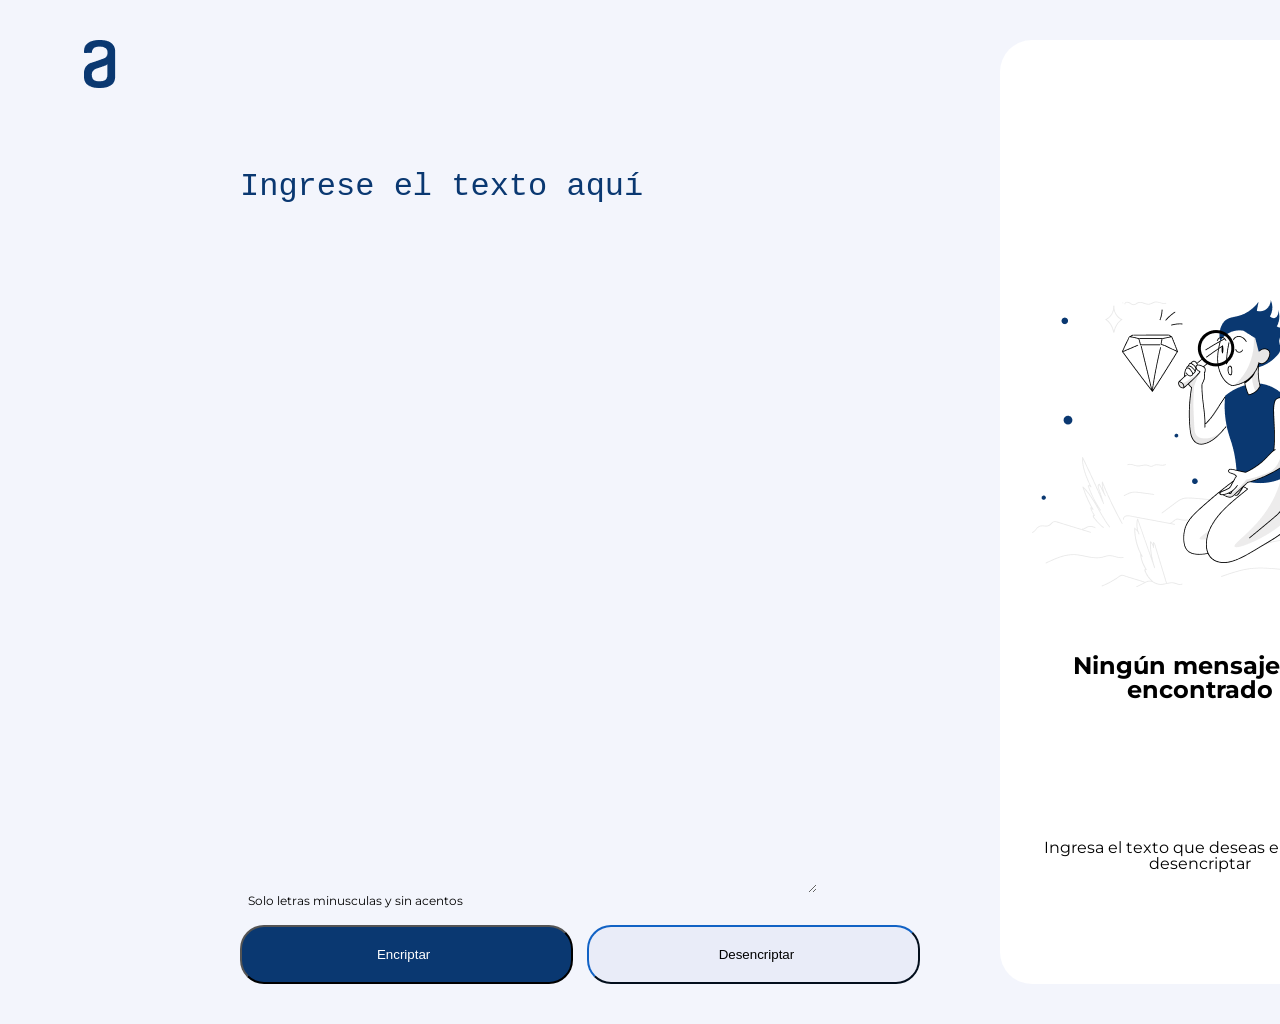
==== Sprint_01/index.html @ 1d79f88a "first commit" ====
<!DOCTYPE html>
<html lang = "es">
    <head>
        <meta charset="UTF-8">
        <meta name="viewpoint" content="width-device-width">
        <title>Encriptador - Alura</title>
        <link rel="stylesheet" href="reset.css">
        <link rel="stylesheet" href="style.css">
        <link href="https://fonts.googleapis.com/css2?family=Inter:wght@300&family=Montserrat:wght@300&display=swap" rel="stylesheet">
        <style>
            @import url('https://fonts.googleapis.com/css2?family=Inter:wght@300&family=Montserrat:wght@300&display=swap');
        </style>
        <iconify-icon icon="bi:exclamation-circle-fill"></iconify-icon>

    </head>
    <body>
        <header>
           <img class ="logo" src="imagenes/Logo.png" alt="logo de Alura"> 
        </header>
        <main>
           
            <div class = "ingresotexto">
                <textarea  id="textoingresado" placeholder="Ingrese el texto aquí" contenteditable="true" required></textarea>
                <p id = "limitaciones"><span class="bi bi-exclamation-circle"></span>Solo letras minusculas y sin acentos</p>
                <div class = "botones">
                    <button id = "encriptar" onclick="encriptar()">Encriptar</button>
                    <button id = "desencriptar"onclick="desencriptar()">Desencriptar</button>
                </div>
                
            </div>
            <div class = "muestrotexto">
                <textarea  id="textocifrado"  contenteditable="false" readonly></textarea>

                <div id = "mensajeinicial">
                    <img id ="doll" src="imagenes/Muñeco.png" alt="muñeco"> 
                    <p id="leyenda1">Ningún mensaje fue encontrado</p>
                    <p id="leyenda2">Ingresa el texto que deseas encriptar o desencriptar</p>
                </div>
                <button id= btncopiar onclick="copiarTexto()"> copiar</button>
            </div>
        </main>
        <footer>

        </footer>
        <script>
           
            const claves = ["ai", "enter", "imes", "ober", "ufat"];
            const vocales = ["a","e","i","o","u"];
            let textoCifrado = document.getElementById("textocifrado");
            let botonCopiar = document.getElementById("btncopiar");
            var textoIngresado = document.getElementById("textoingresado");
            var iconos = document.getElementById("mensajeinicial");
            
            
            textoCifrado.style.display = "none";
            botonCopiar.style.display = "none";
            textoIngresado.focus();

            function validarTexto(){
                var mensaje = textoIngresado.value;
                var textoValido = false;
                limpiarIconosVentana();
                if (/^[a-z\s]+$/.test(mensaje)){ 
                   textoValido = true;
                }else{
                    if(mensaje == ""){
                        mostrarIconosVentana();
                    }
                    
                }
                if(!textoValido){
                    mostrarAdvertencia("¡Oh no! Ha ocurrido un problema. El texto ingresado no debe contener mayúsculas ni acentos.");
                }
                return textoValido;

            }
            function encriptar(){

                if (validarTexto()){
                    encriptarMensaje(textoIngresado.value);
                }
                textoIngresado.value = "";
                
            }
            function desencriptar(){
                 if (validarTexto()){
                    desencriptarMensaje(textoIngresado.value);
                }
                textoIngresado.value = "";
            }
            function mostrarAdvertencia(mensaje){
                textoCifrado.textContent = mensaje;

            }
            function mostrarIconosVentana(){
                iconos.style.display = "block";
                textoCifrado.style.display = "none";
                
              
            }
            function limpiarIconosVentana() {
                iconos.style.display = "none";
                textoCifrado.style.display = "block";
                botonCopiar.style.display = "block";
              
            }
  
            function encriptarMensaje(mensaje){
                var mensajeEncriptado = "";
                var encontrado = false;
                for(var i = 0; i < mensaje.length; i++){
                    
                    for(var j = 0; j < vocales.length; j++){
                        if(mensaje[i] == vocales[j]){
                            mensajeEncriptado = mensajeEncriptado + claves[j];
                            encontrado = true;
                            break;
                        }
                    }
                    if(!encontrado){
                        mensajeEncriptado = mensajeEncriptado + mensaje[i];
                    } 
                    encontrado = false; 
                }
                
                mostrarMensaje(mensajeEncriptado);
                
            }
            function desencriptarMensaje(mensaje){
                var mensajeDesencriptado = mensaje;
               
                claves.forEach((clave,i)=> {
                    mensajeDesencriptado = mensajeDesencriptado.replaceAll(clave,vocales[i])
                })

               
                mostrarMensaje(mensajeDesencriptado);
                

            }
            
            function mostrarMensaje(mensaje){
                var parrafo = document.getElementById("textocifrado");
                textoCifrado.textContent = mensaje;
                
            }
            function copiarTexto(){
                textoCifrado.select();
                document.execCommand("copy");
            }
        </script>
            
    </body>
</html>
---- Sprint_01/style.css ----
html , body{
    min-height: 100%;
}
.logo {
    position: absolute;
    top: 40px;
    left: 40px;
    width: 120px;
    height: 48px;
}
main{
    display: flex;    
    position: relative;
    width: 1360px;
    height: 944px;
    margin: 40px;
    justify-content: space-between;
    

}
body{
    font-family: 'Inter', sans-serif;
    font-family: 'Montserrat', sans-serif;
    background: #F3F5FC;
    
    
}
.ingresotexto { /* div de ingreso de texto cifrado-descifrado*/
    margin-top: 128px;
    margin-left: 200px;
    display: flex;
    flex-direction: column;
    justify-content: space-between;

}
#textoingresado{ /*textarea de texto ingresado*/
    width: 577px;
    height: 100%;
    font-size: 32px;
    font-weight: 400;
    padding: 0 0;
    border: none;
    outline: none;
    color: #0A3871;
    background: #F3F5FC;
    overflow: auto;
    
}
.ingresotexto ::placeholder{
    color: #0A3871;
    
    
}


#limitaciones{
    display: flex;
    flex-direction: row;
    align-items: center;
    gap: 8px;
    position: relative;
    width: 255px;
    height: 18px;
    font-size: 12px;
    padding: 0 0 16px;    
    color: #000;

}
#limitaciones ::before{
    content:  url('https://api.iconify.design/bi/exclamation-circle-fill.svg');
}

.botones {
    display: flex;
    justify-content: space-between;
    position: relative;
    width: 680px;
    height: 67px;
   
}

#encriptar {
    color: #FFFFFF;
    background-color: #0A3871;
    width: 49%;
    height: 100%;
    border-radius: 24px;
    padding-right: 12px;
}
#desencriptar {
    background-color: #E9ECF8;
    border-color: #0A3871;
    width: 49%;
    height: 100%;
    border-radius: 24px;
    padding-left: 12px;
}

.muestrotexto { /*div de salida de texto cifrado-descifrado*/
    width: 400px;
    height: 944px;
    border-radius: 32px;
    background: #fff;
    position: relative;
    display: table-column;
    justify-content: space-between;
    margin-left: 1000;
    
}

.muestrotexto #textocifrado{ /*textarea de texto mostrado*/
    width: 300px;
    height: 80%;
    font-size: 32px;
    margin: 50px;
    border: none;
    outline: none;
    position: relative;
    
    
}

#doll {
    width: 336px;
    height: 304px;
    position: relative;
    padding: 243px 32px 32px;
    
    
    
}
#leyenda1{
    width: 336px;
    height: 122px;
    position: relative;
    text-align: center;
    font-size: 24px;
    font-weight: bold;
    padding: 32px;
}
#leyenda2{
    width: 336px;
    height: 122px;
    position: relative;
    text-align: center;
    font-size: 16px;
    padding: 32px;
}
#btncopiar{
    position: relative;
    text-align: center;
    background-color: #E9ECF8;
    border-color: #0A3871;
    width: 90%;
    height: 59px;
    border-radius: 24px;
    padding-right: 12px;
    
    margin: 19% 5% 0;
    

}

@media screen and (max-width:576px){  /*dispositivo movil*/
    header{
        height: 25%;
    }
    .logo {
        width: 32px;
        height: 48px;
        width: 20%;
        
    }
    main{
        display: inline-block;
        width: 100%;
        margin-top: 24px;
        margin-left: 1em;
        
    
    }

    .ingresotexto { /* div de ingreso de texto cifrado-descifrado*/
        
        width: 100%;
        height: 70%;
        margin-left: 1em;
    
    }
    #textoingresado{ /*textarea de texto ingresado*/
        width: 100%;
        height: 70%;
        padding-left: 0.5em;
        
    }  
    #limitaciones{
        padding-left: 0.5em;
    }
    
    .botones {
        display: inline-block;
        width: 100%;
        height: 30%;
       
    }
    
    #encriptar {
        width: 90%;
        height: 40%;
        margin: 0.3em 0.3em 0.3em 0;
    }
    #desencriptar {
        width: 90%;
        height: 40%;
        margin: 0.3em 0.3em 0.3em 0;
    }
    
    .muestrotexto { /*div de salida de texto cifrado-descifrado*/
        width: 100%;
        height: 25%;
        margin-left: 16px;
        display: inline-block;
        margin: 1em;
        
    }
    
    .muestrotexto #textocifrado{ /*textarea de texto mostrado*/
        width: 300px;
        height: 80%;
        
        
    }
    
    #doll {
        display: none;        
    }
    #leyenda1{
        width: 80%;
        height: 122px;
    }
    #leyenda2{
        width: 80%;
        height: 122px;
    }
    #btncopiar{
        width: 90%;
        
    }
    

}
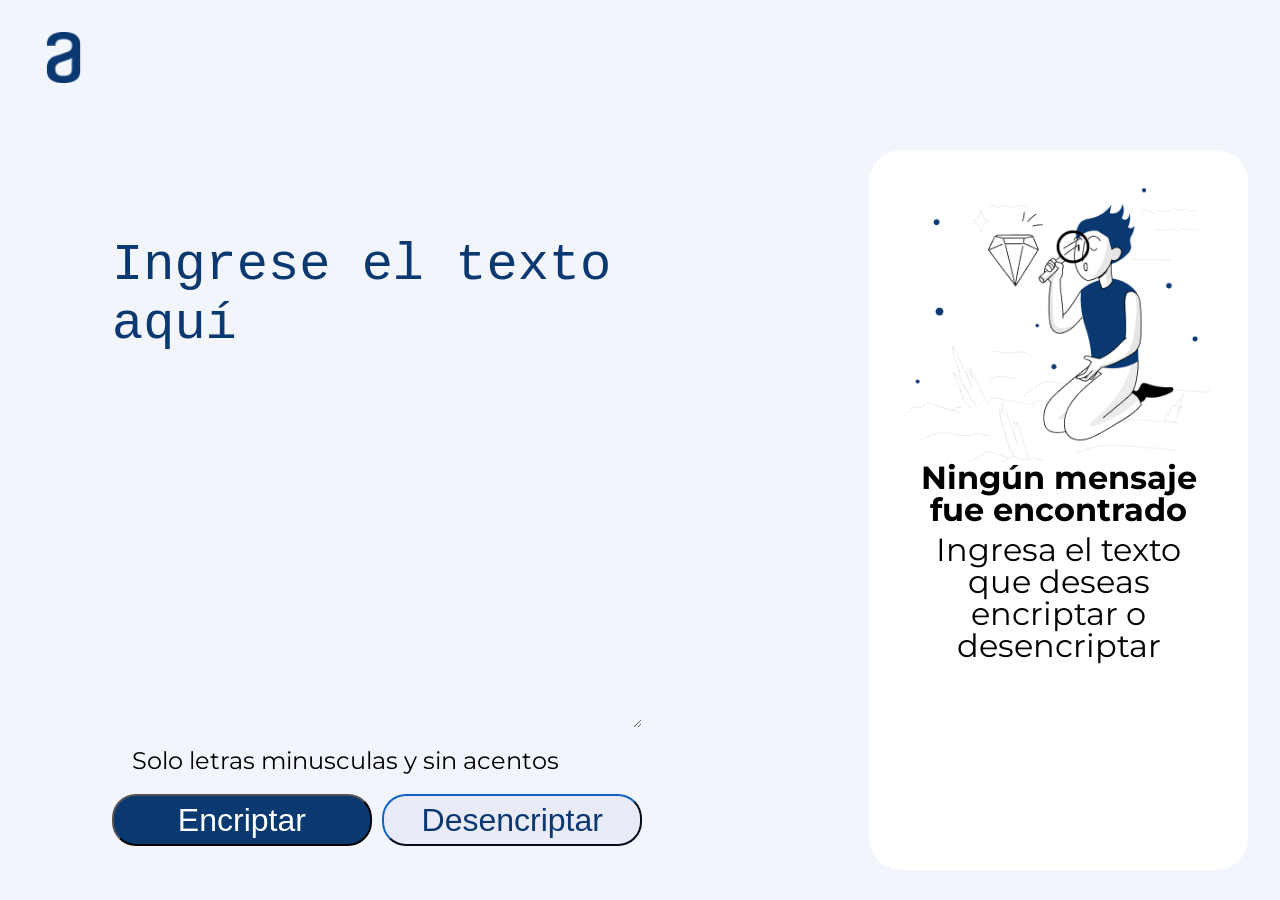
==== commit e05d0068: "Correccion de leyendas de mostrar mensaje fuera de marco en pantalla de 1440px" ====
--- a/Sprint_01/index.html
+++ b/Sprint_01/index.html
@@ -18,7 +18,6 @@
            <img class ="logo" src="imagenes/Logo.png" alt="logo de Alura"> 
         </header>
         <main>
-           
             <div class = "ingresotexto">
                 <textarea  id="textoingresado" placeholder="Ingrese el texto aquí" contenteditable="true" required></textarea>
                 <p id = "limitaciones"><span class="bi bi-exclamation-circle"></span>Solo letras minusculas y sin acentos</p>
@@ -39,9 +38,6 @@
                 <button id= btncopiar onclick="copiarTexto()"> copiar</button>
             </div>
         </main>
-        <footer>
-
-        </footer>
         <script>
            
             const claves = ["ai", "enter", "imes", "ober", "ufat"];
@@ -60,7 +56,7 @@
                 var mensaje = textoIngresado.value;
                 var textoValido = false;
                 limpiarIconosVentana();
-                if (/^[a-z\s]+$/.test(mensaje)){ 
+                if (/^[a-z \s .,:;]+$/.test(mensaje)){ 
                    textoValido = true;
                 }else{
                     if(mensaje == ""){
@@ -95,6 +91,7 @@
             function mostrarIconosVentana(){
                 iconos.style.display = "block";
                 textoCifrado.style.display = "none";
+                botonCopiar.style.display = "none";
                 
               
             }
--- a/Sprint_01/style.css
+++ b/Sprint_01/style.css
@@ -1,251 +1,251 @@
-html , body{
-    min-height: 100%;
-}
-.logo {
-    position: absolute;
-    top: 40px;
-    left: 40px;
-    width: 120px;
-    height: 48px;
-}
-main{
-    display: flex;    
-    position: relative;
-    width: 1360px;
-    height: 944px;
-    margin: 40px;
-    justify-content: space-between;
-    
-
-}
-body{
-    font-family: 'Inter', sans-serif;
-    font-family: 'Montserrat', sans-serif;
-    background: #F3F5FC;
-    
-    
-}
-.ingresotexto { /* div de ingreso de texto cifrado-descifrado*/
-    margin-top: 128px;
-    margin-left: 200px;
-    display: flex;
-    flex-direction: column;
-    justify-content: space-between;
-
-}
-#textoingresado{ /*textarea de texto ingresado*/
-    width: 577px;
-    height: 100%;
-    font-size: 32px;
-    font-weight: 400;
-    padding: 0 0;
-    border: none;
-    outline: none;
-    color: #0A3871;
-    background: #F3F5FC;
-    overflow: auto;
-    
-}
-.ingresotexto ::placeholder{
-    color: #0A3871;
-    
-    
-}
-
-
-#limitaciones{
-    display: flex;
-    flex-direction: row;
-    align-items: center;
-    gap: 8px;
-    position: relative;
-    width: 255px;
-    height: 18px;
-    font-size: 12px;
-    padding: 0 0 16px;    
-    color: #000;
-
-}
-#limitaciones ::before{
-    content:  url('https://api.iconify.design/bi/exclamation-circle-fill.svg');
-}
-
-.botones {
-    display: flex;
-    justify-content: space-between;
-    position: relative;
-    width: 680px;
-    height: 67px;
-   
-}
-
-#encriptar {
-    color: #FFFFFF;
-    background-color: #0A3871;
-    width: 49%;
-    height: 100%;
-    border-radius: 24px;
-    padding-right: 12px;
-}
-#desencriptar {
-    background-color: #E9ECF8;
-    border-color: #0A3871;
-    width: 49%;
-    height: 100%;
-    border-radius: 24px;
-    padding-left: 12px;
-}
-
-.muestrotexto { /*div de salida de texto cifrado-descifrado*/
-    width: 400px;
-    height: 944px;
-    border-radius: 32px;
-    background: #fff;
-    position: relative;
-    display: table-column;
-    justify-content: space-between;
-    margin-left: 1000;
-    
-}
-
-.muestrotexto #textocifrado{ /*textarea de texto mostrado*/
-    width: 300px;
-    height: 80%;
-    font-size: 32px;
-    margin: 50px;
-    border: none;
-    outline: none;
-    position: relative;
-    
-    
-}
-
-#doll {
-    width: 336px;
-    height: 304px;
-    position: relative;
-    padding: 243px 32px 32px;
-    
-    
-    
-}
-#leyenda1{
-    width: 336px;
-    height: 122px;
-    position: relative;
-    text-align: center;
-    font-size: 24px;
-    font-weight: bold;
-    padding: 32px;
-}
-#leyenda2{
-    width: 336px;
-    height: 122px;
-    position: relative;
-    text-align: center;
-    font-size: 16px;
-    padding: 32px;
-}
-#btncopiar{
-    position: relative;
-    text-align: center;
-    background-color: #E9ECF8;
-    border-color: #0A3871;
-    width: 90%;
-    height: 59px;
-    border-radius: 24px;
-    padding-right: 12px;
-    
-    margin: 19% 5% 0;
-    
-
-}
-
-@media screen and (max-width:576px){  /*dispositivo movil*/
-    header{
+
+  /*---------------------------------dispositivo movil-----------------------------------------------------------------*/
+    html , body{
+        min-height: 100%;
+    }
+    
+    .logo {
+        width: 25%;
         height: 25%;
-    }
-    .logo {
-        width: 32px;
-        height: 48px;
-        width: 20%;
-        
+        margin-top: 2em;        
     }
     main{
         display: inline-block;
+        position: absolute;
         width: 100%;
+        height: 85%;
         margin-top: 24px;
-        margin-left: 1em;
-        
-    
-    }
-
+        margin-left: 1em;      
+    }
+    body{
+        font-family: 'Inter', sans-serif;
+        font-family: 'Montserrat', sans-serif;
+        background: #F3F5FC; 
+
+    }
     .ingresotexto { /* div de ingreso de texto cifrado-descifrado*/
         
         width: 100%;
         height: 70%;
         margin-left: 1em;
-    
+        display: inline-block;
+        
     }
     #textoingresado{ /*textarea de texto ingresado*/
-        width: 100%;
+        width: 90%;
         height: 70%;
         padding-left: 0.5em;
+        font-size: 4em;
+        font-weight: 400;
+        padding: 5% 0;
+        border: none;
+        outline: none;
+        color: #0A3871;
+        background: #F3F5FC;
+        overflow: auto;
         
     }  
+    .ingresotexto ::placeholder{
+        color: #0A3871;
+    }
     #limitaciones{
         padding-left: 0.5em;
-    }
-    
+        display: flex;
+        flex-direction: row;
+        align-items: center;
+        gap: 8px;
+        position: relative;
+        width: 70%;
+        height: 8%;
+        font-size: 1.5em;   
+        color: #000;
+
+    }
+    #limitaciones ::before{
+        content:  url('https://api.iconify.design/bi/exclamation-circle-fill.svg');
+    }
     .botones {
-        display: inline-block;
-        width: 100%;
-        height: 30%;
-       
-    }
-    
-    #encriptar {
-        width: 90%;
-        height: 40%;
-        margin: 0.3em 0.3em 0.3em 0;
-    }
-    #desencriptar {
-        width: 90%;
-        height: 40%;
-        margin: 0.3em 0.3em 0.3em 0;
-    }
-    
-    .muestrotexto { /*div de salida de texto cifrado-descifrado*/
+        
         width: 100%;
         height: 25%;
-        margin-left: 16px;
-        display: inline-block;
-        margin: 1em;
-        
-    }
-    
-    .muestrotexto #textocifrado{ /*textarea de texto mostrado*/
-        width: 300px;
-        height: 80%;
-        
-        
-    }
-    
+        position: relative;
+           
+    }
+    #encriptar {
+        width: 90%;
+        height: 40%;
+        color: #FFFFFF;
+        background-color: #0A3871;
+        border-radius: 24px;
+        font-size: 2em; 
+
+    }
+    #desencriptar {
+        width: 90%;
+        height: 40%;
+        background-color: #E9ECF8;
+        border-color: #0A3871;
+        color: #0A3871;
+        border-radius: 24px;
+        font-size: 2em; 
+        
+        
+    }
+    .muestrotexto { /*div de salida de texto cifrado-descifrado*/
+        width: 95%;
+        height: 30%;
+        display: inline-block;
+        margin: 2em 2em 0 0;
+        border-radius: 32px;
+        background: #fff;
+        position: relative;
+
+    }
+    #textocifrado{ /*textarea de texto mostrado*/
+        width: 90%;
+        height: 90%;
+        margin: 5%;
+        font-size: 3em;
+        border: none;
+        outline: none;
+        position: relative;
+
+        
+    }
     #doll {
-        display: none;        
+        display: none;       
     }
     #leyenda1{
         width: 80%;
-        height: 122px;
+        height: 20%;
+        position: relative;
+        text-align: center;
+        font-size: 2em;
+        font-weight: bold;
+        padding: 5% 10% 0;
+
+
     }
     #leyenda2{
         width: 80%;
-        height: 122px;
+        height: 20%;
+        position: relative;
+        text-align: center;
+        font-size: 2em;
+        padding: 10% 10% 0;
+
     }
     #btncopiar{
         width: 90%;
-        
-    }
-    
-
+        margin: 5%;
+        position: relative;
+        text-align: center;
+        background-color: #E9ECF8;
+        border-color: #0A3871;
+        color: #0A3871;
+        height: 20%;
+        border-radius: 24px;
+        padding-right: 12px;
+        font-size: 2em;
+    }
+
+    /*------------------------------------------TABLET----------------------------------------------------------------**/
+@media only screen and (min-width: 600px){
+    main{
+        display: inline-block;
+    }
+    .ingresotexto{
+        justify-content: space-between;
+    }
+    .botones { 
+        width: 95%;
+        height: 10%;
+    }
+    #encriptar {
+        width: 49%;
+        height: 100%;
+       
+    }
+    #desencriptar {
+        width: 49%;
+        height: 100%;
+       
+    }
+}
+/**--------------------------------------------DESKTOP-----------------------------------------------------------------**/
+@media only screen and (min-width: 1200px){
+    
+    .logo {
+        width: 10%;
+        height: 10%;
+    }
+    main{
+        display: flex;    
+        height: 80%;
+        margin: 2em;
+        justify-content: space-between;
+
+    }
+    .ingresotexto { /**div de ingreso texto**/
+        margin-top: 5em;
+        margin-left: 5em;
+        width: 60%;
+        height: 90%;
+        display: flex;
+        flex-direction: column;
+    
+    }
+    #textoingresado{
+        width: 70%;
+        display: inline-block;
+    }
+    .botones {
+        display: inline-flex;
+        justify-content: space-between;
+        width: 70%;
+        height: 8%;
+       
+    }
+    #encriptar {
+        width: 49%;
+        height: 100%;
+    }
+    #desencriptar {
+        width: 49%;
+        height: 100%;
+       
+    }
+    .muestrotexto { /**div de muestro texto**/
+        width: 30%;
+        height: 100%;
+        border-radius: 32px;
+        display: table-column;
+        justify-content: space-between;
+        margin-right: 5%;
+        
+    }
+    #textocifrado{ 
+        height: 80%;
+        
+    }
+    #doll {
+        display: block;
+        width: 80%;
+        height: 5%;
+        position: relative;
+        padding: 10% 10% 0;
+        
+    }
+    #leyenda1{
+        height: 5%;
+        padding: 0 10%;
+    }
+    #leyenda2{
+        padding: 2% 10% 0;
+        height: 5%;
+    }
+    #btncopiar{
+        height: 7%;
+    }
+    
 }
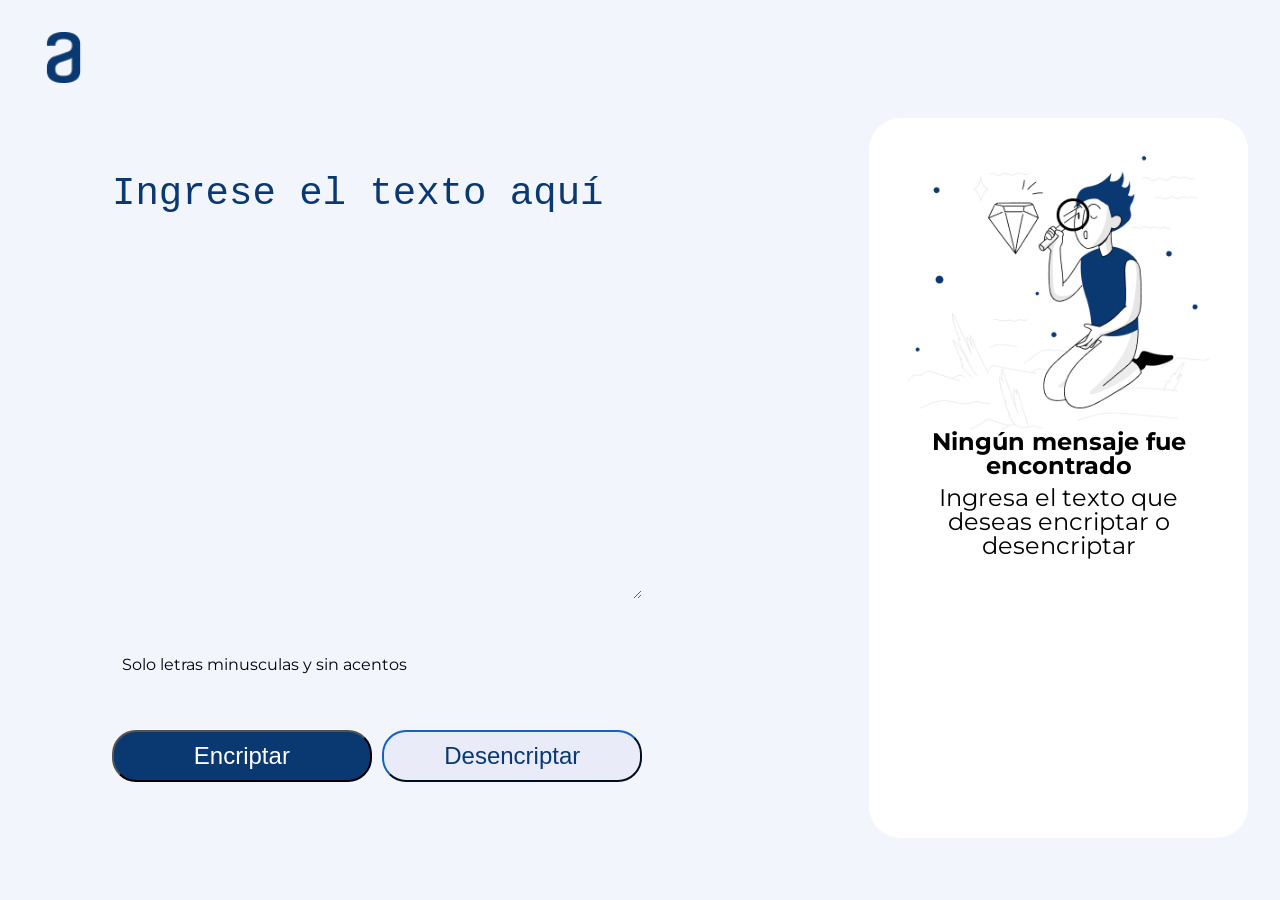
==== commit 548ac2fd: "arreglando margin de div mostrar texto" ====
--- a/Sprint_01/index.html
+++ b/Sprint_01/index.html
@@ -7,7 +7,8 @@
         <link rel="stylesheet" href="reset.css">
         <link rel="stylesheet" href="style.css">
         <link href="https://fonts.googleapis.com/css2?family=Inter:wght@300&family=Montserrat:wght@300&display=swap" rel="stylesheet">
-        <style>
+        <link rel="stylesheet" href="https://cdnjs.cloudflare.com/ajax/libs/font-awesome/4.7.0/css/font-awesome.min.css">
+       <style>
             @import url('https://fonts.googleapis.com/css2?family=Inter:wght@300&family=Montserrat:wght@300&display=swap');
         </style>
         <iconify-icon icon="bi:exclamation-circle-fill"></iconify-icon>
@@ -38,6 +39,7 @@
                 <button id= btncopiar onclick="copiarTexto()"> copiar</button>
             </div>
         </main>
+        
         <script>
            
             const claves = ["ai", "enter", "imes", "ober", "ufat"];
--- a/Sprint_01/style.css
+++ b/Sprint_01/style.css
@@ -33,9 +33,9 @@
     }
     #textoingresado{ /*textarea de texto ingresado*/
         width: 90%;
-        height: 70%;
+        height: 60%;
         padding-left: 0.5em;
-        font-size: 4em;
+        font-size: 3em;
         font-weight: 400;
         padding: 5% 0;
         border: none;
@@ -53,11 +53,11 @@
         display: flex;
         flex-direction: row;
         align-items: center;
-        gap: 8px;
+        gap: 0.1em;
         position: relative;
         width: 70%;
         height: 8%;
-        font-size: 1.5em;   
+        font-size: 1em;   
         color: #000;
 
     }
@@ -77,7 +77,7 @@
         color: #FFFFFF;
         background-color: #0A3871;
         border-radius: 24px;
-        font-size: 2em; 
+        font-size: 1.5em; 
 
     }
     #desencriptar {
@@ -87,7 +87,7 @@
         border-color: #0A3871;
         color: #0A3871;
         border-radius: 24px;
-        font-size: 2em; 
+        font-size: 1.5em; 
         
         
     }
@@ -95,7 +95,7 @@
         width: 95%;
         height: 30%;
         display: inline-block;
-        margin: 2em 2em 0 0;
+        margin: 2em 2em 2em 0;
         border-radius: 32px;
         background: #fff;
         position: relative;
@@ -105,7 +105,7 @@
         width: 90%;
         height: 90%;
         margin: 5%;
-        font-size: 3em;
+        font-size: 2em;
         border: none;
         outline: none;
         position: relative;
@@ -120,7 +120,7 @@
         height: 20%;
         position: relative;
         text-align: center;
-        font-size: 2em;
+        font-size: 1.5em;
         font-weight: bold;
         padding: 5% 10% 0;
 
@@ -131,7 +131,7 @@
         height: 20%;
         position: relative;
         text-align: center;
-        font-size: 2em;
+        font-size: 1.5em;
         padding: 10% 10% 0;
 
     }
@@ -148,6 +148,7 @@
         padding-right: 12px;
         font-size: 2em;
     }
+    
 
     /*------------------------------------------TABLET----------------------------------------------------------------**/
 @media only screen and (min-width: 600px){
@@ -187,7 +188,7 @@
 
     }
     .ingresotexto { /**div de ingreso texto**/
-        margin-top: 5em;
+        margin-top: 1em;
         margin-left: 5em;
         width: 60%;
         height: 90%;
@@ -221,7 +222,8 @@
         border-radius: 32px;
         display: table-column;
         justify-content: space-between;
-        margin-right: 5%;
+        margin: 0 5% 5% 0;
+        
         
     }
     #textocifrado{ 
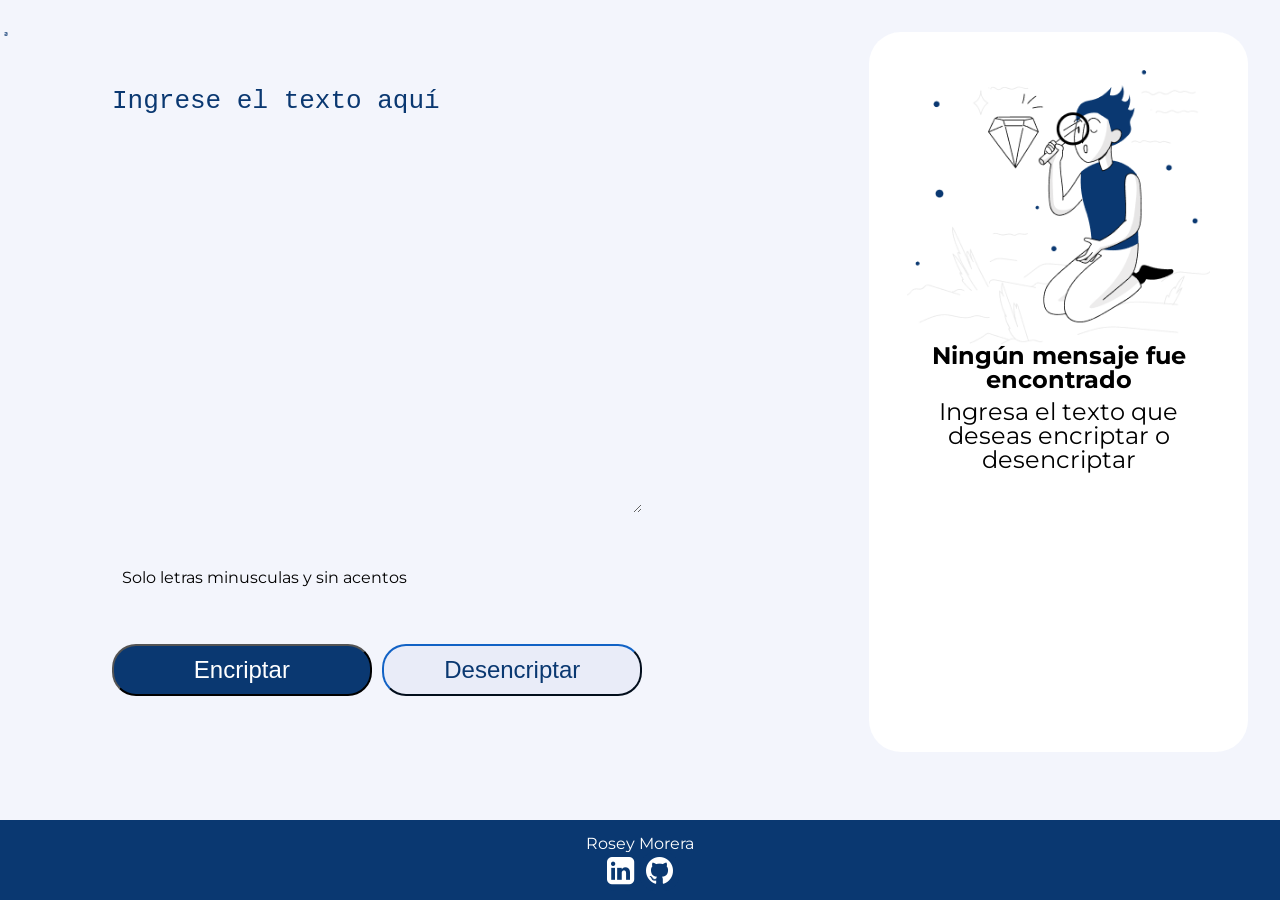
==== commit 419e023a: "agregando footer y links a iconos" ====
--- a/Sprint_01/index.html
+++ b/Sprint_01/index.html
@@ -39,7 +39,29 @@
                 <button id= btncopiar onclick="copiarTexto()"> copiar</button>
             </div>
         </main>
-        
+        <footer>
+            <p>
+                Rosey Morera
+            </p>
+            <ul>
+                <li>
+                    <button id="linkedinbtn" style="font-size:32px; color: white" >
+                        <a href="https://www.linkedin.com/in/rosey-morera-salguera-928954207" style ="color: white" target="_blank">
+                            <i class="fa fa-linkedin-square"></i>
+                        </a>
+                    </button>
+                </li>
+                <li>
+                    <button id= "githubbtn" style="font-size:32px; color: white" >
+                        <a href="https://github.com/RoseyMS/Encriptador.git" style ="color: white" target="_blank">
+                            <i class="fa fa-github"></i>
+                        </a>
+                        
+                    </button>
+                    
+                </li>
+            </ul>
+        </footer>
         <script>
            
             const claves = ["ai", "enter", "imes", "ober", "ufat"];
--- a/Sprint_01/style.css
+++ b/Sprint_01/style.css
@@ -1,7 +1,7 @@
 
   /*---------------------------------dispositivo movil-----------------------------------------------------------------*/
     html , body{
-        min-height: 100%;
+        min-height: 100%;  
     }
     
     .logo {
@@ -21,7 +21,7 @@
         font-family: 'Inter', sans-serif;
         font-family: 'Montserrat', sans-serif;
         background: #F3F5FC; 
-
+        display: flexbox;
     }
     .ingresotexto { /* div de ingreso de texto cifrado-descifrado*/
         
@@ -35,7 +35,7 @@
         width: 90%;
         height: 60%;
         padding-left: 0.5em;
-        font-size: 3em;
+        font-size: 2em;
         font-weight: 400;
         padding: 5% 0;
         border: none;
@@ -95,7 +95,7 @@
         width: 95%;
         height: 30%;
         display: inline-block;
-        margin: 2em 2em 2em 0;
+        margin: 1em 2em 6em 0;
         border-radius: 32px;
         background: #fff;
         position: relative;
@@ -148,9 +148,49 @@
         padding-right: 12px;
         font-size: 2em;
     }
-    
-
-    /*------------------------------------------TABLET----------------------------------------------------------------**/
+    footer{
+        position: relative;
+        display: block;
+        margin-top: 3em;
+        height: 5em;
+        width: 100%;
+        position: fixed;
+        bottom: 0;
+        background: #0A3871;
+        
+    }
+    footer p {
+        color: white;
+        padding: 1em 0 0;
+        height: auto;
+        text-align: center;
+        display: block;
+    }
+    footer ul{
+        display: flex;
+    }
+    footer li{
+        display: inline;
+        margin: auto;
+    }
+    footer li:first-child{
+        margin-right: 0;
+    }
+    footer li:last-child{
+        margin-left: 0;
+    }
+    #linkedinbtn{
+        border-radius: 15px;
+        background: #0A3871;
+        border: none;
+        
+    }
+    #githubbtn{
+        border-radius: 15px;
+        background: #0A3871;
+        border: none;
+    }
+/*------------------------------------------TABLET---------------------------------------------------------------------**/
 @media only screen and (min-width: 600px){
     main{
         display: inline-block;
@@ -175,7 +215,9 @@
 }
 /**--------------------------------------------DESKTOP-----------------------------------------------------------------**/
 @media only screen and (min-width: 1200px){
-    
+    body{
+        display: flex;
+    }
     .logo {
         width: 10%;
         height: 10%;
